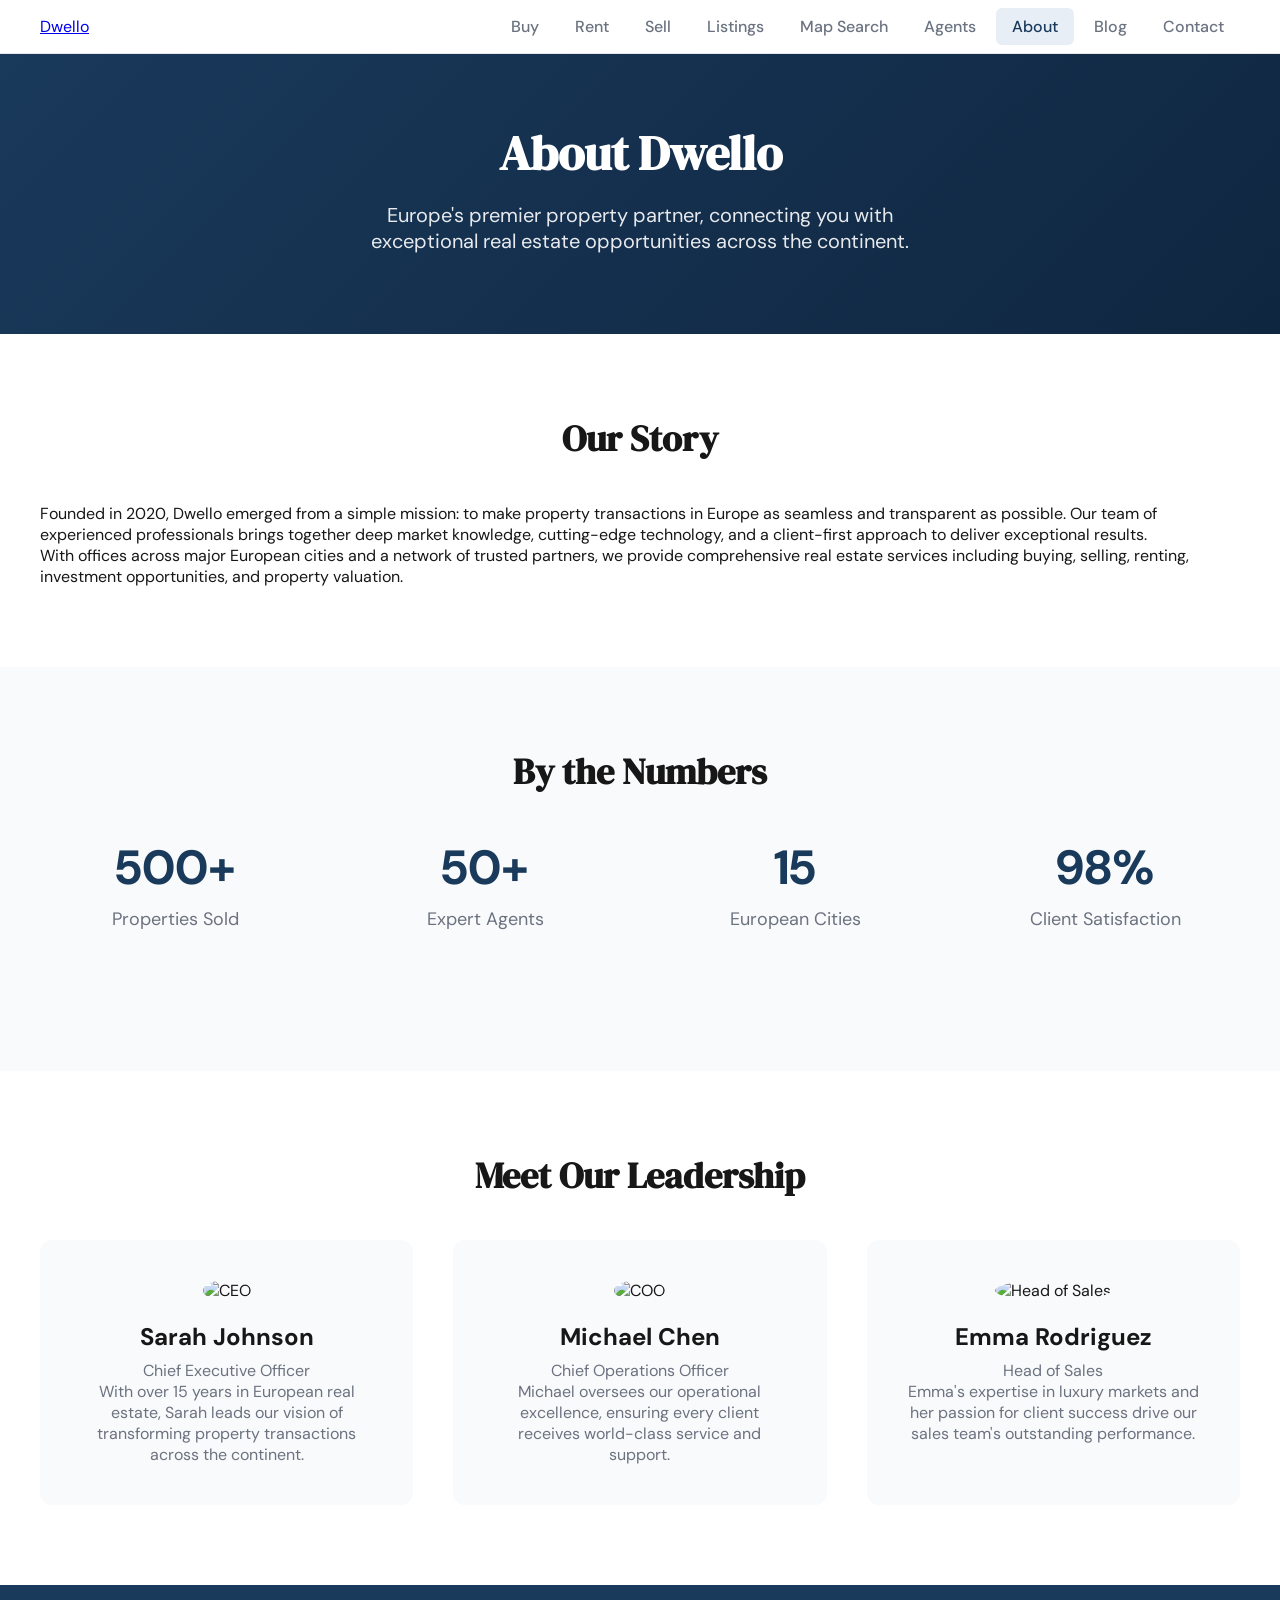
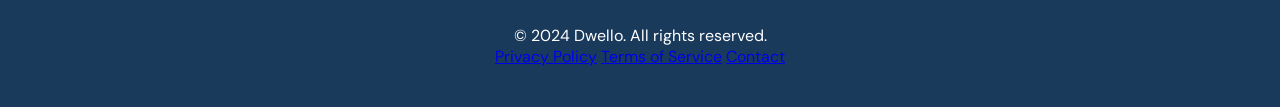
==== about.html @ b5bc9694 "add all project files" ====
<!DOCTYPE html>
<html lang="en">

<head>
    <meta charset="UTF-8">
    <meta name="viewport" content="width=device-width, initial-scale=1.0">
    <title>About Dwello — Europe's Premier Property Partner</title>
    <script src="https://cdn.tailwindcss.com"></script>
    <link rel="preconnect" href="https://fonts.googleapis.com">
    <link href="https://fonts.googleapis.com/css2?family=DM+Serif+Display:ital@0;1&family=DM+Sans:wght@300;400;500;600;700&display=swap" rel="stylesheet">
    <style>
        * {
            margin: 0;
            padding: 0;
            box-sizing: border-box;
        }
        
        body {
            font-family: 'DM Sans', sans-serif;
            color: #171717;
            background: #fff;
        }
        
        .nav-row {
            position: fixed;
            top: 0;
            left: 0;
            right: 0;
            z-index: 1000;
            background: #fff;
            border-bottom: 1px solid #e5e7eb;
            padding: 16px 40px;
            display: flex;
            align-items: center;
            justify-content: space-between;
        }
        
        .nav-link {
            color: #6b7280;
            text-decoration: none;
            font-weight: 500;
            padding: 8px 16px;
            border-radius: 6px;
            transition: all 0.2s;
        }
        
        .nav-link:hover {
            color: #1a3a5c;
            background: #f3f4f6;
        }
        
        .nav-link.active {
            color: #1a3a5c;
            background: #e8eef5;
        }
        
        .hero {
            padding: 120px 40px 80px;
            text-align: center;
            background: linear-gradient(135deg, #1a3a5c 0%, #0f2640 100%);
            color: white;
        }
        
        .hero h1 {
            font-family: 'DM Serif Display', serif;
            font-size: 48px;
            margin-bottom: 16px;
        }
        
        .hero p {
            font-size: 20px;
            opacity: 0.9;
            max-width: 600px;
            margin: 0 auto;
        }
        
        .section {
            padding: 80px 40px;
        }
        
        .section h2 {
            font-family: 'DM Serif Display', serif;
            font-size: 36px;
            margin-bottom: 40px;
            text-align: center;
        }
        
        .stats {
            display: grid;
            grid-template-columns: repeat(auto-fit, minmax(200px, 1fr));
            gap: 40px;
            margin-bottom: 60px;
        }
        
        .stat {
            text-align: center;
        }
        
        .stat-number {
            font-size: 48px;
            font-weight: 700;
            color: #1a3a5c;
        }
        
        .stat-label {
            font-size: 18px;
            color: #6b7280;
            margin-top: 8px;
        }
        
        .team {
            display: grid;
            grid-template-columns: repeat(auto-fit, minmax(300px, 1fr));
            gap: 40px;
        }
        
        .team-member {
            background: #f9fafb;
            padding: 40px;
            border-radius: 12px;
            text-align: center;
        }
        
        .team-member img {
            width: 120px;
            height: 120px;
            border-radius: 50%;
            margin-bottom: 20px;
        }
        
        .team-member h3 {
            font-size: 24px;
            margin-bottom: 8px;
        }
        
        .team-member p {
            color: #6b7280;
        }
        
        .site-footer {
            background: #1a3a5c;
            color: white;
            padding: 40px;
            text-align: center;
        }
    </style>
</head>

<body>
    <!-- Navigation -->
    <div class="nav-row">
        <a href="index.html" class="text-2xl font-serif text-navy">Dwell<span class="text-gold">o</span></a>
        <nav class="flex items-center">
            <a href="buy.html" class="nav-link">Buy</a>
            <a href="rent.html" class="nav-link">Rent</a>
            <a href="sell.html" class="nav-link">Sell</a>
            <a href="listings.php" class="nav-link">Listings</a>
            <a href="map-search.html" class="nav-link">Map Search</a>
            <a href="agents.php" class="nav-link">Agents</a>
            <a href="about.html" class="nav-link active">About</a>
            <a href="blog.html" class="nav-link">Blog</a>
            <a href="contact.html" class="nav-link">Contact</a>
        </nav>
    </div>

    <!-- Hero -->
    <section class="hero">
        <h1>About Dwello</h1>
        <p>Europe's premier property partner, connecting you with exceptional real estate opportunities across the continent.</p>
    </section>

    <!-- Our Story -->
    <section class="section">
        <div class="max-w-4xl mx-auto">
            <h2>Our Story</h2>
            <p class="text-lg leading-relaxed mb-8">Founded in 2020, Dwello emerged from a simple mission: to make property transactions in Europe as seamless and transparent as possible. Our team of experienced professionals brings together deep market knowledge, cutting-edge technology, and
                a client-first approach to deliver exceptional results.</p>
            <p class="text-lg leading-relaxed">With offices across major European cities and a network of trusted partners, we provide comprehensive real estate services including buying, selling, renting, investment opportunities, and property valuation.</p>
        </div>
    </section>

    <!-- Stats -->
    <section class="section" style="background: #f9fafb;">
        <div class="max-w-6xl mx-auto">
            <h2>By the Numbers</h2>
            <div class="stats">
                <div class="stat">
                    <div class="stat-number">500+</div>
                    <div class="stat-label">Properties Sold</div>
                </div>
                <div class="stat">
                    <div class="stat-number">50+</div>
                    <div class="stat-label">Expert Agents</div>
                </div>
                <div class="stat">
                    <div class="stat-number">15</div>
                    <div class="stat-label">European Cities</div>
                </div>
                <div class="stat">
                    <div class="stat-number">98%</div>
                    <div class="stat-label">Client Satisfaction</div>
                </div>
            </div>
        </div>
    </section>

    <!-- Team -->
    <section class="section">
        <div class="max-w-6xl mx-auto">
            <h2>Meet Our Leadership</h2>
            <div class="team">
                <div class="team-member">
                    <img src="https://images.unsplash.com/photo-1507003211169-0a1dd7228f2d?w=120&h=120&fit=crop&crop=face" alt="CEO">
                    <h3>Sarah Johnson</h3>
                    <p>Chief Executive Officer</p>
                    <p class="mt-4">With over 15 years in European real estate, Sarah leads our vision of transforming property transactions across the continent.</p>
                </div>
                <div class="team-member">
                    <img src="https://images.unsplash.com/photo-1472099645785-5658abf4ff4e?w=120&h=120&fit=crop&crop=face" alt="COO">
                    <h3>Michael Chen</h3>
                    <p>Chief Operations Officer</p>
                    <p class="mt-4">Michael oversees our operational excellence, ensuring every client receives world-class service and support.</p>
                </div>
                <div class="team-member">
                    <img src="https://images.unsplash.com/photo-1494790108755-2616b612b786?w=120&h=120&fit=crop&crop=face" alt="Head of Sales">
                    <h3>Emma Rodriguez</h3>
                    <p>Head of Sales</p>
                    <p class="mt-4">Emma's expertise in luxury markets and her passion for client success drive our sales team's outstanding performance.</p>
                </div>
            </div>
        </div>
    </section>

    <!-- Footer -->
    <footer class="site-footer">
        <div class="max-w-6xl mx-auto">
            <p>&copy; 2024 Dwello. All rights reserved.</p>
            <div class="mt-4">
                <a href="#" class="text-white/70 hover:text-white mx-4">Privacy Policy</a>
                <a href="#" class="text-white/70 hover:text-white mx-4">Terms of Service</a>
                <a href="contact.html" class="text-white/70 hover:text-white mx-4">Contact</a>
            </div>
        </div>
    </footer>
</body>

</html>
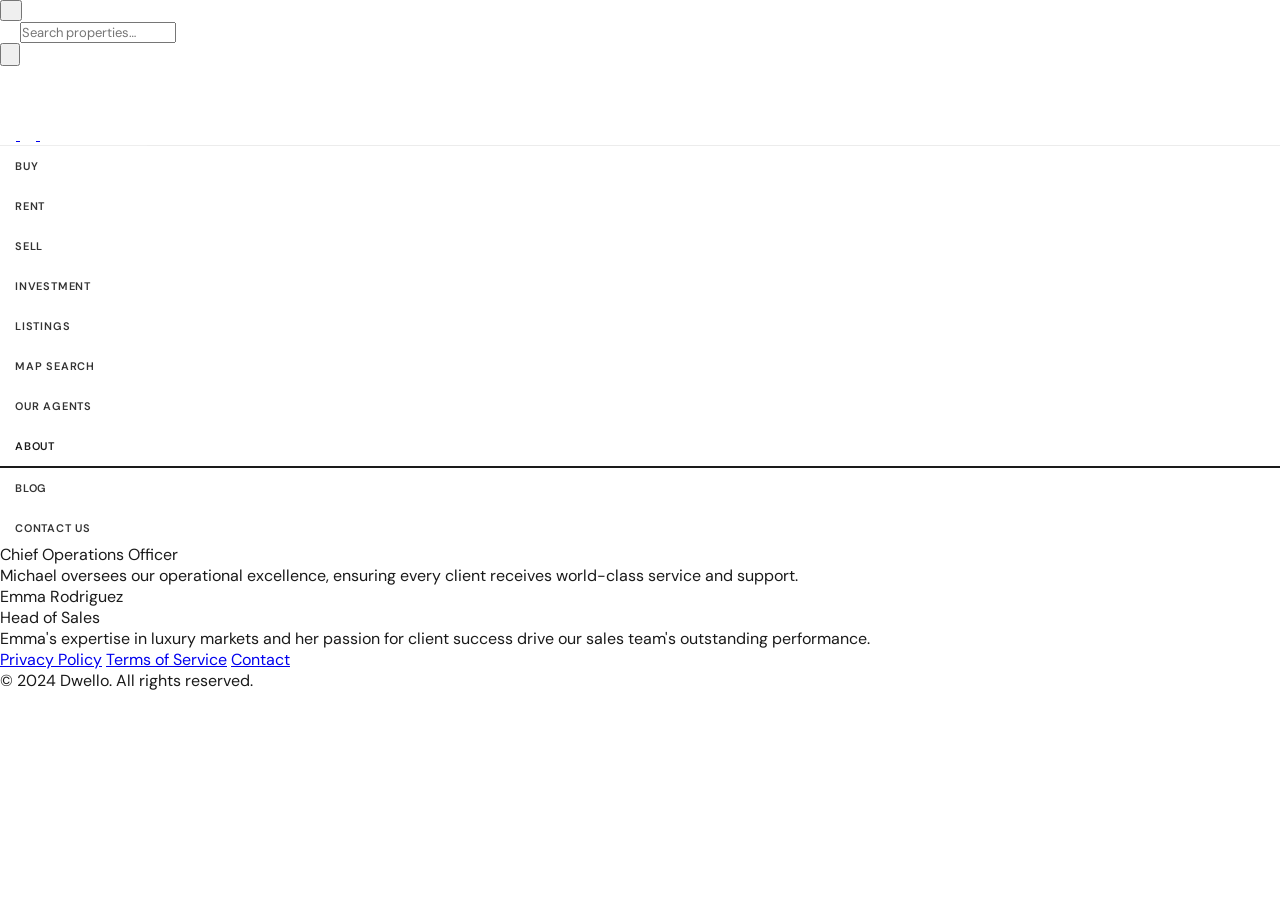
==== commit 28047456: "redo about page using investment page UI as inspiration" ====
--- a/about.html
+++ b/about.html
@@ -9,239 +9,592 @@
     <link rel="preconnect" href="https://fonts.googleapis.com">
     <link href="https://fonts.googleapis.com/css2?family=DM+Serif+Display:ital@0;1&family=DM+Sans:wght@300;400;500;600;700&display=swap" rel="stylesheet">
     <style>
-        * {
+        *,
+        *::before,
+        *::after {
             margin: 0;
             padding: 0;
             box-sizing: border-box;
         }
         
+         :root {
+            --dark: #1a1a1a;
+            --mid: #555;
+            --soft: #888;
+            --pale: #bbb;
+            --line: #efefef;
+            --bg: #f8f7f4;
+            --white: #fff;
+            --gold: #c9a96e;
+            --gold-light: #e8d5b0;
+        }
+        
         body {
             font-family: 'DM Sans', sans-serif;
-            color: #171717;
+            color: var(--dark);
             background: #fff;
         }
-        
-        .nav-row {
+        /* ── HEADER ── */
+        
+        .site-header {
             position: fixed;
             top: 0;
             left: 0;
-            right: 0;
-            z-index: 1000;
+            width: 100%;
+            z-index: 9999;
+            transition: all .3s;
+        }
+        
+        .top-part {
             background: #fff;
-            border-bottom: 1px solid #e5e7eb;
-            padding: 16px 40px;
+            box-shadow: 0 1px 0 #ececec;
+        }
+        
+        .nav-row {
+            background: #fff;
+            border-top: 1px solid #ececec;
+        }
+        
+        .nav-link {
+            color: #333;
+            font-size: 11px;
+            font-weight: 600;
+            letter-spacing: .8px;
+            text-transform: uppercase;
+            display: block;
+            padding: 13px 15px;
+            transition: color .3s;
+            white-space: nowrap;
+            text-decoration: none;
+        }
+        
+        .nav-link:hover {
+            color: #1a1a1a;
+        }
+        
+        .nav-link.active {
+            color: #1a1a1a;
+            border-bottom: 2px solid #1a1a1a;
+        }
+        
+        .dropdown-menu {
+            position: absolute;
+            top: 100%;
+            left: 0;
+            width: 100%;
+            background: #fff;
+            border-top: 1px solid #ececec;
+            opacity: 0;
+            visibility: hidden;
+            transition: opacity .2s, visibility .2s;
+            z-index: 200;
+        }
+        
+        .dropdown-menu.show {
+            opacity: 1;
+            visibility: visible;
+        }
+        
+        @media(max-width:1023px) {
+            .desktop-nav-wrap {
+                display: none!important;
+            }
+            .mobile-menu-btn {
+                display: flex!important;
+            }
+            .desktop-search {
+                display: none!important;
+            }
+            .desktop-only-icons {
+                display: none!important;
+        }
+        
+        @media(min-width:1024px) {
+            .mobile-menu-btn {
+                display: none!important;
+            }
+        }
+        /* ── HERO ── */
+        
+        .invest-hero {
+            min-height: 100vh;
+            background: var(--dark);
+            position: relative;
+            overflow: hidden;
+            display: flex;
+            flex-direction: column;
+        }
+        
+        .hero-grid-bg {
+            position: absolute;
+            inset: 0;
+            background-image: linear-gradient(rgba(201, 169, 110, .06) 1px, transparent 1px), linear-gradient(90deg, rgba(201, 169, 110, .06) 1px, transparent 1px);
+            background-size: 60px 60px;
+        }
+        
+        .hero-gradient {
+            position: absolute;
+            inset: 0;
+            background: radial-gradient(ellipse 80% 60% at 70% 50%, rgba(201, 169, 110, .12) 0%, transparent 70%);
+        }
+        
+        .hero-content {
+            position: relative;
+            z-index: 2;
+            max-width: 1200px;
+            margin: 0 auto;
+            padding: 0 40px;
+            padding-top: 160px;
+            padding-bottom: 80px;
+            flex: 1;
+            display: flex;
+            flex-direction: column;
+            justify-content: center;
+        }
+        
+        .hero-eyebrow {
+            font-size: 10px;
+            font-weight: 700;
+            letter-spacing: 3px;
+            text-transform: uppercase;
+            color: var(--gold);
+            margin-bottom: 20px;
             display: flex;
             align-items: center;
-            justify-content: space-between;
-        }
-        
-        .nav-link {
-            color: #6b7280;
+            gap: 10px;
+        }
+        
+        .hero-eyebrow::before {
+            content: '';
+            width: 32px;
+            height: 1px;
+            background: var(--gold);
+        }
+        
+        .hero-title {
+            font-family: 'DM Serif Display', serif;
+            font-size: clamp(44px, 6vw, 88px);
+            font-weight: 400;
+            color: #fff;
+            line-height: 1.02;
+            letter-spacing: -1.5px;
+            margin-bottom: 28px;
+        }
+        
+        .hero-title em {
+            font-style: italic;
+            color: var(--gold);
+        }
+        
+        .hero-sub {
+            font-size: 16px;
+            color: rgba(255, 255, 255, .45);
+            font-weight: 300;
+            line-height: 1.75;
+            max-width: 520px;
+            margin-bottom: 48px;
+        }
+        
+        .hero-btns {
+            display: flex;
+            gap: 16px;
+            flex-wrap: wrap;
+        }
+        
+        .hero-btn {
+            padding: 16px 32px;
+            border-radius: 2px;
+            font-size: 11px;
+            font-weight: 600;
+            letter-spacing: 1px;
+            text-transform: uppercase;
             text-decoration: none;
-            font-weight: 500;
-            padding: 8px 16px;
-            border-radius: 6px;
-            transition: all 0.2s;
-        }
-        
-        .nav-link:hover {
-            color: #1a3a5c;
-            background: #f3f4f6;
-        }
-        
-        .nav-link.active {
-            color: #1a3a5c;
-            background: #e8eef5;
-        }
-        
-        .hero {
-            padding: 120px 40px 80px;
+            transition: all .3s;
+        }
+        
+        .hero-btn-primary {
+            background: var(--gold);
+            color: var(--dark);
+        }
+        
+        .hero-btn-primary:hover {
+            background: var(--gold-light);
+        }
+        
+        .hero-btn-secondary {
+            background: transparent;
+            color: #fff;
+            border: 1px solid rgba(255, 255, 255, .3);
+        }
+        
+        .hero-btn-secondary:hover {
+            background: rgba(255, 255, 255, .1);
+        }
+        
+        @media(max-width:767px) {
+            .hero-content {
+                padding-top: 120px;
+                padding-bottom: 60px;
+            }
+            .hero-btns {
+                flex-direction: column;
+                align-items: flex-start;
+            }
+        }
+        /* ── SECTIONS ── */
+        
+        .section {
+            padding: 120px 40px;
+        }
+        
+        .section-title {
+            font-family: 'DM Serif Display', serif;
+            font-size: clamp(36px, 4vw, 56px);
+            font-weight: 400;
+            color: var(--dark);
+            line-height: 1.1;
+            letter-spacing: -1px;
+            margin-bottom: 32px;
             text-align: center;
-            background: linear-gradient(135deg, #1a3a5c 0%, #0f2640 100%);
-            color: white;
-        }
-        
-        .hero h1 {
+        }
+        
+        .section-sub {
+            font-size: 18px;
+            color: var(--mid);
+            line-height: 1.6;
+            max-width: 640px;
+            margin: 0 auto 64px;
+            text-align: center;
+        }
+        
+        .stats-grid {
+            display: grid;
+            grid-template-columns: repeat(auto-fit, minmax(200px, 1fr));
+            gap: 48px;
+            margin-bottom: 80px;
+        }
+        
+        .stat-item {
+            text-align: center;
+        }
+        
+        .stat-num {
             font-family: 'DM Serif Display', serif;
             font-size: 48px;
-            margin-bottom: 16px;
-        }
-        
-        .hero p {
-            font-size: 20px;
-            opacity: 0.9;
-            max-width: 600px;
-            margin: 0 auto;
-        }
-        
-        .section {
-            padding: 80px 40px;
-        }
-        
-        .section h2 {
-            font-family: 'DM Serif Display', serif;
-            font-size: 36px;
-            margin-bottom: 40px;
-            text-align: center;
-        }
-        
-        .stats {
-            display: grid;
-            grid-template-columns: repeat(auto-fit, minmax(200px, 1fr));
-            gap: 40px;
-            margin-bottom: 60px;
-        }
-        
-        .stat {
-            text-align: center;
-        }
-        
-        .stat-number {
-            font-size: 48px;
-            font-weight: 700;
-            color: #1a3a5c;
+            font-weight: 400;
+            color: var(--dark);
+            margin-bottom: 8px;
         }
         
         .stat-label {
-            font-size: 18px;
-            color: #6b7280;
-            margin-top: 8px;
-        }
-        
-        .team {
+            font-size: 14px;
+            font-weight: 600;
+            letter-spacing: 1px;
+            text-transform: uppercase;
+            color: var(--soft);
+        }
+        
+        .team-grid {
             display: grid;
             grid-template-columns: repeat(auto-fit, minmax(300px, 1fr));
-            gap: 40px;
-        }
-        
-        .team-member {
-            background: #f9fafb;
-            padding: 40px;
-            border-radius: 12px;
+            gap: 48px;
+        }
+        
+        .team-card {
+            background: var(--bg);
+            padding: 48px 32px;
             text-align: center;
-        }
-        
-        .team-member img {
-            width: 120px;
-            height: 120px;
-            border-radius: 50%;
-            margin-bottom: 20px;
-        }
-        
-        .team-member h3 {
+            border-radius: 4px;
+        }
+        
+        .team-name {
+            font-family: 'DM Serif Display', serif;
             font-size: 24px;
+            font-weight: 400;
+            color: var(--dark);
             margin-bottom: 8px;
         }
         
-        .team-member p {
-            color: #6b7280;
+        .team-role {
+            font-size: 14px;
+            font-weight: 600;
+            letter-spacing: 1px;
+            text-transform: uppercase;
+            color: var(--soft);
+            margin-bottom: 24px;
+        }
+        
+        .team-bio {
+            font-size: 16px;
+            color: var(--mid);
+            line-height: 1.6;
         }
         
         .site-footer {
-            background: #1a3a5c;
-            color: white;
-            padding: 40px;
+            background: var(--dark);
+            color: #fff;
+            padding: 80px 40px 40px;
             text-align: center;
+        }
+        
+        .footer-links {
+            display: flex;
+            justify-content: center;
+            gap: 32px;
+            margin-bottom: 32px;
+        }
+        
+        .footer-link {
+            color: rgba(255, 255, 255, .6);
+            text-decoration: none;
+            font-size: 14px;
+            transition: color .3s;
+        }
+        
+        .footer-link:hover {
+            color: #fff;
+        }
+        
+        .footer-copy {
+            font-size: 12px;
+            color: rgba(255, 255, 255, .4);
         }
     </style>
 </head>
 
 <body>
-    <!-- Navigation -->
-    <div class="nav-row">
-        <a href="index.html" class="text-2xl font-serif text-navy">Dwell<span class="text-gold">o</span></a>
-        <nav class="flex items-center">
-            <a href="buy.html" class="nav-link">Buy</a>
-            <a href="rent.html" class="nav-link">Rent</a>
-            <a href="sell.html" class="nav-link">Sell</a>
-            <a href="listings.php" class="nav-link">Listings</a>
-            <a href="map-search.html" class="nav-link">Map Search</a>
-            <a href="agents.php" class="nav-link">Agents</a>
-            <a href="about.html" class="nav-link active">About</a>
-            <a href="blog.html" class="nav-link">Blog</a>
-            <a href="contact.html" class="nav-link">Contact</a>
-        </nav>
-    </div>
-
-    <!-- Hero -->
-    <section class="hero">
-        <h1>About Dwello</h1>
-        <p>Europe's premier property partner, connecting you with exceptional real estate opportunities across the continent.</p>
+
+<header class="site-header" id="siteHeader">
+        <div class="top-part w-full">
+            <div class="max-w-screen-xl mx-auto px-5 py-3 flex items-center justify-between relative">
+                <div class="flex items-center gap-3 flex-1">
+                    <button class="mobile-menu-btn items-center justify-center" onclick="toggleMobileMenu()" aria-label="Menu">
+                    <svg class="hdr-icon" width="18" height="14" viewBox="0 0 18 14" fill="none"><path d="M10.5 13H1M17 7H1M17 1H1" stroke-width="1.2" stroke-linecap="round"/></svg>
+                </button>
+                    <div class="desktop-search flex items-center gap-2 flex-1 max-w-xs">
+                        <svg class="hdr-icon flex-shrink-0" width="16" height="16" viewBox="0 0 16 16" fill="none"><path d="M15 15L11.38 11.38M1 7.03C1 3.7 3.7 1 7.03 1C10.37 1 13.07 3.7 13.07 7.03C13.07 10.37 10.37 13.07 7.03 13.07C3.7 13.07 1 10.37 1 7.03Z" stroke-width="1.2" stroke-linecap="round"/></svg>
+                        <input type="text" placeholder="Search properties…" class="search-input text-xs w-full" style="font-size:13px;font-family:'DM Sans',sans-serif;" />
+                    </div>
+                    <button class="mobile-search-icon flex items-center justify-center" aria-label="Search">
+                    <svg class="hdr-icon" width="16" height="16" viewBox="0 0 16 16" fill="none"><path d="M15 15L11.38 11.38M1 7.03C1 3.7 3.7 1 7.03 1C10.37 1 13.07 3.7 13.07 7.03C13.07 10.37 10.37 13.07 7.03 13.07C3.7 13.07 1 10.37 1 7.03Z" stroke-width="1.2" stroke-linecap="round"/></svg>
+                </button>
+                </div>
+                <div class="absolute left-1/2 -translate-x-1/2" style="top:50%;transform:translate(-50%,-50%);">
+                    <a href="index.html" class="block relative">
+                        <div class="logo-white" style="font-family:'DM Serif Display',serif;font-size:28px;font-weight:400;color:#fff;letter-spacing:-.5px;white-space:nowrap;line-height:1;">Dwello</div>
+                        <div class="logo-black" style="font-family:'DM Serif Display',serif;font-size:28px;font-weight:400;color:#171717;letter-spacing:-.5px;white-space:nowrap;line-height:1;">Dwello</div>
+                    </a>
+                </div>
+                <div class="flex items-center gap-4 flex-1 justify-end">
+                    <a href="/wishlist" class="desktop-only-icons flex items-center justify-center" aria-label="Saved">
+                        <svg class="hdr-icon" width="16" height="14" viewBox="0 0 16 14" fill="none"><path d="M2.01 2.02C0.66 3.39 0.66 5.58 2.01 6.95L8 13C9.99 10.99 11.99 8.97 13.99 6.96C15.34 5.59 15.34 3.39 13.99 2.03C12.63 0.67 10.46 0.67 9.11 2.03L8 3.14L6.89 2.02C5.54 0.66 3.37 0.66 2.01 2.02Z" stroke-width="1.2" stroke-linejoin="round"/></svg>
+                    </a>
+                    <a href="/account" class="desktop-only-icons flex items-center justify-center" aria-label="Account">
+                        <svg class="hdr-icon" width="16" height="18" viewBox="0 0 16 18" fill="none"><path d="M8 8.23C9.85 8.23 11.35 6.73 11.35 4.88C11.35 3.03 9.85 1.54 8 1.54C6.15 1.54 4.66 3.03 4.66 4.88C4.66 6.73 6.15 8.23 8 8.23Z" stroke-width="1.3" stroke-linecap="round"/><path d="M2.7 16.46H13.3C14.48 16.46 15.38 15.45 14.84 14.41C14.03 12.88 12.19 11.06 8 11.06C3.81 11.06 1.97 12.88 1.16 14.41C0.62 15.45 1.52 16.46 2.7 16.46Z" stroke-width="1.3" stroke-linecap="round"/></svg>
+                    </a>
+                    <a href="/contact" class="desktop-only-icons" style="font-size:10px;font-weight:700;letter-spacing:.8px;text-transform:uppercase;color:#fff;text-decoration:none;transition:color .3s;background:rgba(255,255,255,.15);padding:8px 16px;border-radius:2px;backdrop-filter:blur(6px);"
+                        id="ctaNavLink">Book a Call</a>
+                </div>
+            </div>
+        </div>
+        <div class="nav-row w-full desktop-nav-wrap" id="navRow">
+            <div class="max-w-screen-xl mx-auto px-5 flex justify-center">
+                <nav class="flex items-center">
+                    <div onmouseenter="showDrop('buy')" onmouseleave="scheduleDrop()"><a href="buy.html" class="nav-link">Buy</a></div>
+                    <div onmouseenter="showDrop('rent')" onmouseleave="scheduleDrop()"><a href="rent.html" class="nav-link">Rent</a></div>
+                    <div onmouseenter="showDrop('sell')" onmouseleave="scheduleDrop()"><a href="sell.html" class="nav-link">Sell</a></div>
+
+
+                    <div onmouseenter="showDrop('invest')" onmouseleave="scheduleDrop()"><a href="Investment.html" class="nav-link">Investment</a></div>
+                    <div onmouseenter="closeDrop()" onmouseleave="scheduleDrop()"><a href="listings.php" class="nav-link">Listings</a></div>
+                    <div onmouseenter="closeDrop()" onmouseleave="scheduleDrop()"><a href="map-search.html" class="nav-link">Map Search</a></div>
+                    <div onmouseenter="closeDrop()" onmouseleave="scheduleDrop()"><a href="agents.php" class="nav-link">Our Agents</a></div>
+                    <div onmouseenter="closeDrop()" onmouseleave="scheduleDrop()"><a href="about.html" class="nav-link active">About</a></div>
+                    <div onmouseenter="closeDrop()" onmouseleave="scheduleDrop()"><a href="blog.html" class="nav-link">Blog</a></div>
+                    <div onmouseenter="closeDrop()" onmouseleave="scheduleDrop()"><a href="contact.html" class="nav-link">Contact Us</a></div>
+                </nav>
+            </div>
+        </div>
+        <!-- DROPDOWNS -->
+        <div class="dropdown-menu" id="drop-buy" onmouseenter="cancelDrop()" onmouseleave="closeDrop()">
+            <div class="max-w-screen-xl mx-auto px-5 py-8 flex gap-10">
+                <div class="w-1/2 grid grid-cols-3 gap-8">
+                    <div>
+                        <p style="font-size:10px;font-weight:700;letter-spacing:1px;text-transform:uppercase;color:#171717;margin-bottom:16px;">Property Type</p>
+                        <ul class="space-y-2">
+                            <li><a href="#" style="font-size:13px;color:#555;">HDB Flats</a></li>
+                            <li><a href="#" style="font-size:13px;color:#555;">Condominiums</a></li>
+                            <li><a href="#" style="font-size:13px;color:#555;">Landed Homes</a></li>
+                            <li><a href="#" style="font-size:13px;color:#555;">Executive Condos</a></li>
+                            <li><a href="#" style="font-size:13px;color:#555;">Penthouses</a></li>
+                        </ul>
+                    </div>
+                    <div>
+                        <p style="font-size:10px;font-weight:700;letter-spacing:1px;text-transform:uppercase;color:#171717;margin-bottom:16px;">By District</p>
+                        <ul class="space-y-2">
+                            <li><a href="#" style="font-size:13px;color:#555;">Core Central (D1–D11)</a></li>
+                            <li><a href="#" style="font-size:13px;color:#555;">Rest of Central</a></li>
+                            <li><a href="#" style="font-size:13px;color:#555;">East Region</a></li>
+                            <li><a href="#" style="font-size:13px;color:#555;">North Region</a></li>
+                            <li><a href="#" style="font-size:13px;color:#555;">West Region</a></li>
+                        </ul>
+                    </div>
+                    <div>
+                        <p style="font-size:10px;font-weight:700;letter-spacing:1px;text-transform:uppercase;color:#171717;margin-bottom:16px;">Budget Range</p>
+                        <ul class="space-y-2">
+                            <li><a href="#" style="font-size:13px;color:#555;">Under $1M</a></li>
+                            <li><a href="#" style="font-size:13px;color:#555;">$1M – $2M</a></li>
+                            <li><a href="#" style="font-size:13px;color:#555;">$2M – $5M</a></li>
+                            <li><a href="#" style="font-size:13px;color:#555;">Above $5M</a></li>
+                        </ul>
+                    </div>
+                </div>
+                <div class="w-1/2">
+                    <a href="#" class="block relative overflow-hidden" style="height:300px;"><img src="https://images.unsplash.com/photo-1600596542815-ffad4c1539a9?w=800&auto=format&fit=crop" style="width:100%;height:100%;object-fit:cover;" alt="Luxury" />
+                        <div style="position:absolute;inset:0;background:rgba(0,0,0,.32);"></div>
+                        <div style="position:absolute;inset:0;display:flex;flex-direction:column;align-items:center;justify-content:center;text-align:center;padding:24px;color:#fff;">
+                            <h3 style="font-size:10px;font-weight:700;letter-spacing:1px;text-transform:uppercase;margin-bottom:10px;">LUXURY COLLECTION</h3>
+                            <p style="font-size:12px;margin-bottom:16px;opacity:.9;">Exclusive high-end residences, curated for discerning buyers.</p><span style="font-size:10px;font-weight:700;letter-spacing:1px;text-transform:uppercase;border-bottom:1px solid #fff;padding-bottom:1px;">VIEW LUXURY LISTINGS</span></div>
+                    </a>
+                </div>
+            </div>
+        </div>
+        <div class="dropdown-menu" id="drop-rent" onmouseenter="cancelDrop()" onmouseleave="closeDrop()">
+            <div class="max-w-screen-xl mx-auto px-5 py-6 flex gap-8"><a href="#" style="font-size:11px;font-weight:700;letter-spacing:1px;text-transform:uppercase;color:#171717;">Residential Rentals</a><a href="#" style="font-size:11px;font-weight:700;letter-spacing:1px;text-transform:uppercase;color:#171717;">Short-Term Leases</a>
+                <a href="#" style="font-size:11px;font-weight:700;letter-spacing:1px;text-transform:uppercase;color:#171717;">Expat Housing</a>
+            </div>
+        </div>
+        <div class="dropdown-menu" id="drop-sell" onmouseenter="cancelDrop()" onmouseleave="closeDrop()">
+            <div class="max-w-screen-xl mx-auto px-5 py-6 flex gap-8"><a href="#" style="font-size:11px;font-weight:700;letter-spacing:1px;text-transform:uppercase;color:#171717;">Free Valuation</a><a href="#" style="font-size:11px;font-weight:700;letter-spacing:1px;text-transform:uppercase;color:#171717;">List Your Property</a>
+                <a href="#" style="font-size:11px;font-weight:700;letter-spacing:1px;text-transform:uppercase;color:#171717;">Seller's Guide</a>
+            </div>
+        </div>
+        <div class="dropdown-menu" id="drop-invest" onmouseenter="cancelDrop()" onmouseleave="closeDrop()">
+            <div class="max-w-screen-xl mx-auto px-5 py-6 flex flex-wrap gap-6"><a href="#" style="font-size:11px;font-weight:700;letter-spacing:1px;text-transform:uppercase;color:#171717;">Investment Analysis</a><a href="#" style="font-size:11px;font-weight:700;letter-spacing:1px;text-transform:uppercase;color:#171717;">Overseas Properties</a>
+                <a href="#" style="font-size:11px;font-weight:700;letter-spacing:1px;text-transform:uppercase;color:#171717;">REITs Guide</a><a href="#" style="font-size:11px;font-weight:700;letter-spacing:1px;text-transform:uppercase;color:#171717;">Market Reports</a></div>
+        </div>
+    </header>
+    <div id="dropBackdrop" onclick="closeDrop()" style="position:fixed;inset:0;z-index:100;display:none;"></div>
+
+    <!-- HERO -->
+    <section class="invest-hero">
+        <div class="hero-grid-bg"></div>
+        <div class="hero-gradient"></div>
+        <div class="hero-content">
+            <div class="hero-eyebrow">About Dwello</div>
+            <h1 class="hero-title">Europe's Premier <em>Property Partner</em></h1>
+            <p class="hero-sub">Founded in 2020, Dwello emerged from a simple mission: to make property transactions in Europe as seamless and transparent as possible. Our team of experienced professionals brings together deep market knowledge, cutting-edge technology, and a client-first approach to deliver exceptional results.</p>
+            <div class="hero-btns">
+                <a href="contact.html" class="hero-btn hero-btn-primary">Book a Call</a>
+                <a href="#story" class="hero-btn hero-btn-secondary">Our Story</a>
+            </div>
+        </div>
     </section>
 
-    <!-- Our Story -->
+    <!-- OUR STORY -->
+    <section class="section" id="story">
+        <h2 class="section-title">Our Story</h2>
+        <p class="section-sub">Founded in 2020, Dwello emerged from a simple mission: to make property transactions in Europe as seamless and transparent as possible. Our team of experienced professionals brings together deep market knowledge, cutting-edge technology, and a client-first approach to deliver exceptional results.</p>
+        <p class="section-sub">With offices across major European cities and a network of trusted partners, we provide comprehensive real estate services including buying, selling, renting, investment opportunities, and property valuation.</p>
+    </section>
+
+    <!-- STATS -->
     <section class="section">
-        <div class="max-w-4xl mx-auto">
-            <h2>Our Story</h2>
-            <p class="text-lg leading-relaxed mb-8">Founded in 2020, Dwello emerged from a simple mission: to make property transactions in Europe as seamless and transparent as possible. Our team of experienced professionals brings together deep market knowledge, cutting-edge technology, and
-                a client-first approach to deliver exceptional results.</p>
-            <p class="text-lg leading-relaxed">With offices across major European cities and a network of trusted partners, we provide comprehensive real estate services including buying, selling, renting, investment opportunities, and property valuation.</p>
+        <h2 class="section-title">By the Numbers</h2>
+        <div class="stats-grid">
+            <div class="stat-item">
+                <div class="stat-num">500+</div>
+                <div class="stat-label">Properties Sold</div>
+            </div>
+            <div class="stat-item">
+                <div class="stat-num">50+</div>
+                <div class="stat-label">Expert Agents</div>
+            </div>
+            <div class="stat-item">
+                <div class="stat-num">15</div>
+                <div class="stat-label">European Cities</div>
+            </div>
+            <div class="stat-item">
+                <div class="stat-num">98%</div>
+                <div class="stat-label">Client Satisfaction</div>
+            </div>
         </div>
     </section>
 
-    <!-- Stats -->
-    <section class="section" style="background: #f9fafb;">
-        <div class="max-w-6xl mx-auto">
-            <h2>By the Numbers</h2>
-            <div class="stats">
-                <div class="stat">
-                    <div class="stat-number">500+</div>
-                    <div class="stat-label">Properties Sold</div>
-                </div>
-                <div class="stat">
-                    <div class="stat-number">50+</div>
-                    <div class="stat-label">Expert Agents</div>
-                </div>
-                <div class="stat">
-                    <div class="stat-number">15</div>
-                    <div class="stat-label">European Cities</div>
-                </div>
-                <div class="stat">
-                    <div class="stat-number">98%</div>
-                    <div class="stat-label">Client Satisfaction</div>
-                </div>
+    <!-- TEAM -->
+    <section class="section">
+        <h2 class="section-title">Meet Our Leadership</h2>
+        <div class="team-grid">
+            <div class="team-card">
+                <div class="team-name">Sarah Johnson</div>
+                <div class="team-role">Chief Executive Officer</div>
+                <div class="team-bio">With over 15 years in European real estate, Sarah leads our vision of transforming property transactions across the continent.</div>
+            </div>
+            <div class="team-card">
+                <div class="team-name">Michael Chen</div>
+                <div class="team-role">Chief Operations Officer</div>
+                <div class="team-bio">Michael oversees our operational excellence, ensuring every client receives world-class service and support.</div>
+            </div>
+            <div class="team-card">
+                <div class="team-name">Emma Rodriguez</div>
+                <div class="team-role">Head of Sales</div>
+                <div class="team-bio">Emma's expertise in luxury markets and her passion for client success drive our sales team's outstanding performance.</div>
             </div>
         </div>
     </section>
 
-    <!-- Team -->
-    <section class="section">
-        <div class="max-w-6xl mx-auto">
-            <h2>Meet Our Leadership</h2>
-            <div class="team">
-                <div class="team-member">
-                    <img src="https://images.unsplash.com/photo-1507003211169-0a1dd7228f2d?w=120&h=120&fit=crop&crop=face" alt="CEO">
-                    <h3>Sarah Johnson</h3>
-                    <p>Chief Executive Officer</p>
-                    <p class="mt-4">With over 15 years in European real estate, Sarah leads our vision of transforming property transactions across the continent.</p>
-                </div>
-                <div class="team-member">
-                    <img src="https://images.unsplash.com/photo-1472099645785-5658abf4ff4e?w=120&h=120&fit=crop&crop=face" alt="COO">
-                    <h3>Michael Chen</h3>
-                    <p>Chief Operations Officer</p>
-                    <p class="mt-4">Michael oversees our operational excellence, ensuring every client receives world-class service and support.</p>
-                </div>
-                <div class="team-member">
-                    <img src="https://images.unsplash.com/photo-1494790108755-2616b612b786?w=120&h=120&fit=crop&crop=face" alt="Head of Sales">
-                    <h3>Emma Rodriguez</h3>
-                    <p>Head of Sales</p>
-                    <p class="mt-4">Emma's expertise in luxury markets and her passion for client success drive our sales team's outstanding performance.</p>
-                </div>
-            </div>
-        </div>
-    </section>
-
-    <!-- Footer -->
+    <!-- FOOTER -->
     <footer class="site-footer">
-        <div class="max-w-6xl mx-auto">
-            <p>&copy; 2024 Dwello. All rights reserved.</p>
-            <div class="mt-4">
-                <a href="#" class="text-white/70 hover:text-white mx-4">Privacy Policy</a>
-                <a href="#" class="text-white/70 hover:text-white mx-4">Terms of Service</a>
-                <a href="contact.html" class="text-white/70 hover:text-white mx-4">Contact</a>
-            </div>
-        </div>
-    </footer>
+        <div class="footer-links">
+            <a href="#" class="footer-link">Privacy Policy</a>
+            <a href="#" class="footer-link">Terms of Service</a>
+            <a href="contact.html" class="footer-link">Contact</a>
+        </div>
+        <div class="footer-copy">&copy; 2024 Dwello. All rights reserved.</div>
+    <script>
+        // ── DROPDOWNS ──
+        var dropTimer;
+
+        function showDrop(n) {
+            clearTimeout(dropTimer);
+            document.getElementById('siteHeader').classList.add('hovered');
+            ['buy', 'rent', 'sell', 'invest'].forEach(function(x) {
+                var el = document.getElementById('drop-' + x);
+                if (el) el.classList.remove('show');
+            });
+            var el = document.getElementById('drop-' + n);
+            if (el) {
+                el.classList.add('show');
+                document.getElementById('dropBackdrop').style.display = 'block';
+            }
+        }
+
+        function closeDrop() {
+            dropTimer = setTimeout(function() {
+                ['buy', 'rent', 'sell', 'invest'].forEach(function(x) {
+                    var el = document.getElementById('drop-' + x);
+                    if (el) el.classList.remove('show');
+                });
+                if (!document.getElementById('siteHeader').classList.contains('scrolled')) document.getElementById('siteHeader').classList.remove('hovered');
+                document.getElementById('dropBackdrop').style.display = 'none';
+            }, 120);
+        }
+
+        function scheduleDrop() {
+            closeDrop();
+        }
+
+        function cancelDrop() {
+            clearTimeout(dropTimer);
+        }
+
+        // ── MOBILE MENU ──
+        function toggleMobileMenu() {
+            var m = document.getElementById('mobileMenu');
+            m.classList.toggle('open');
+            document.body.style.overflow = m.classList.contains('open') ? 'hidden' : '';
+        }
+    </script>
 </body>
 
 </html>
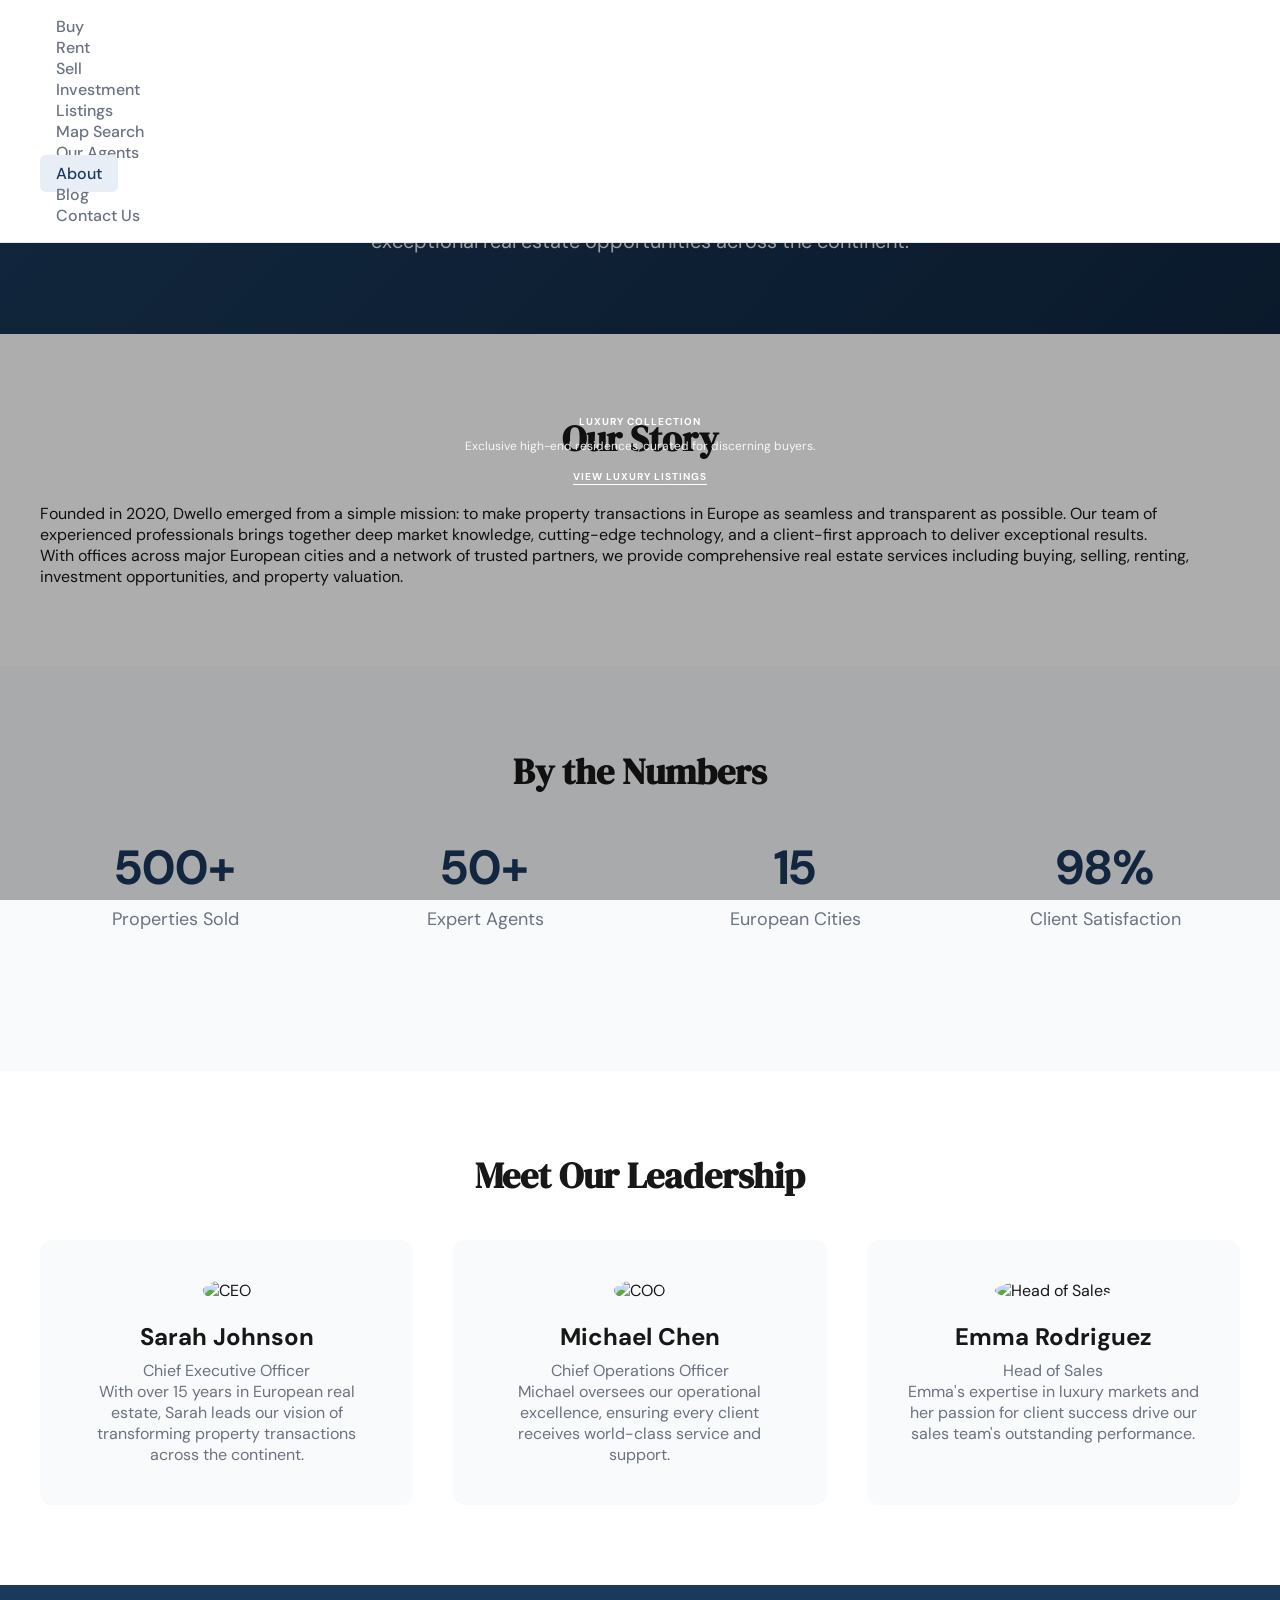
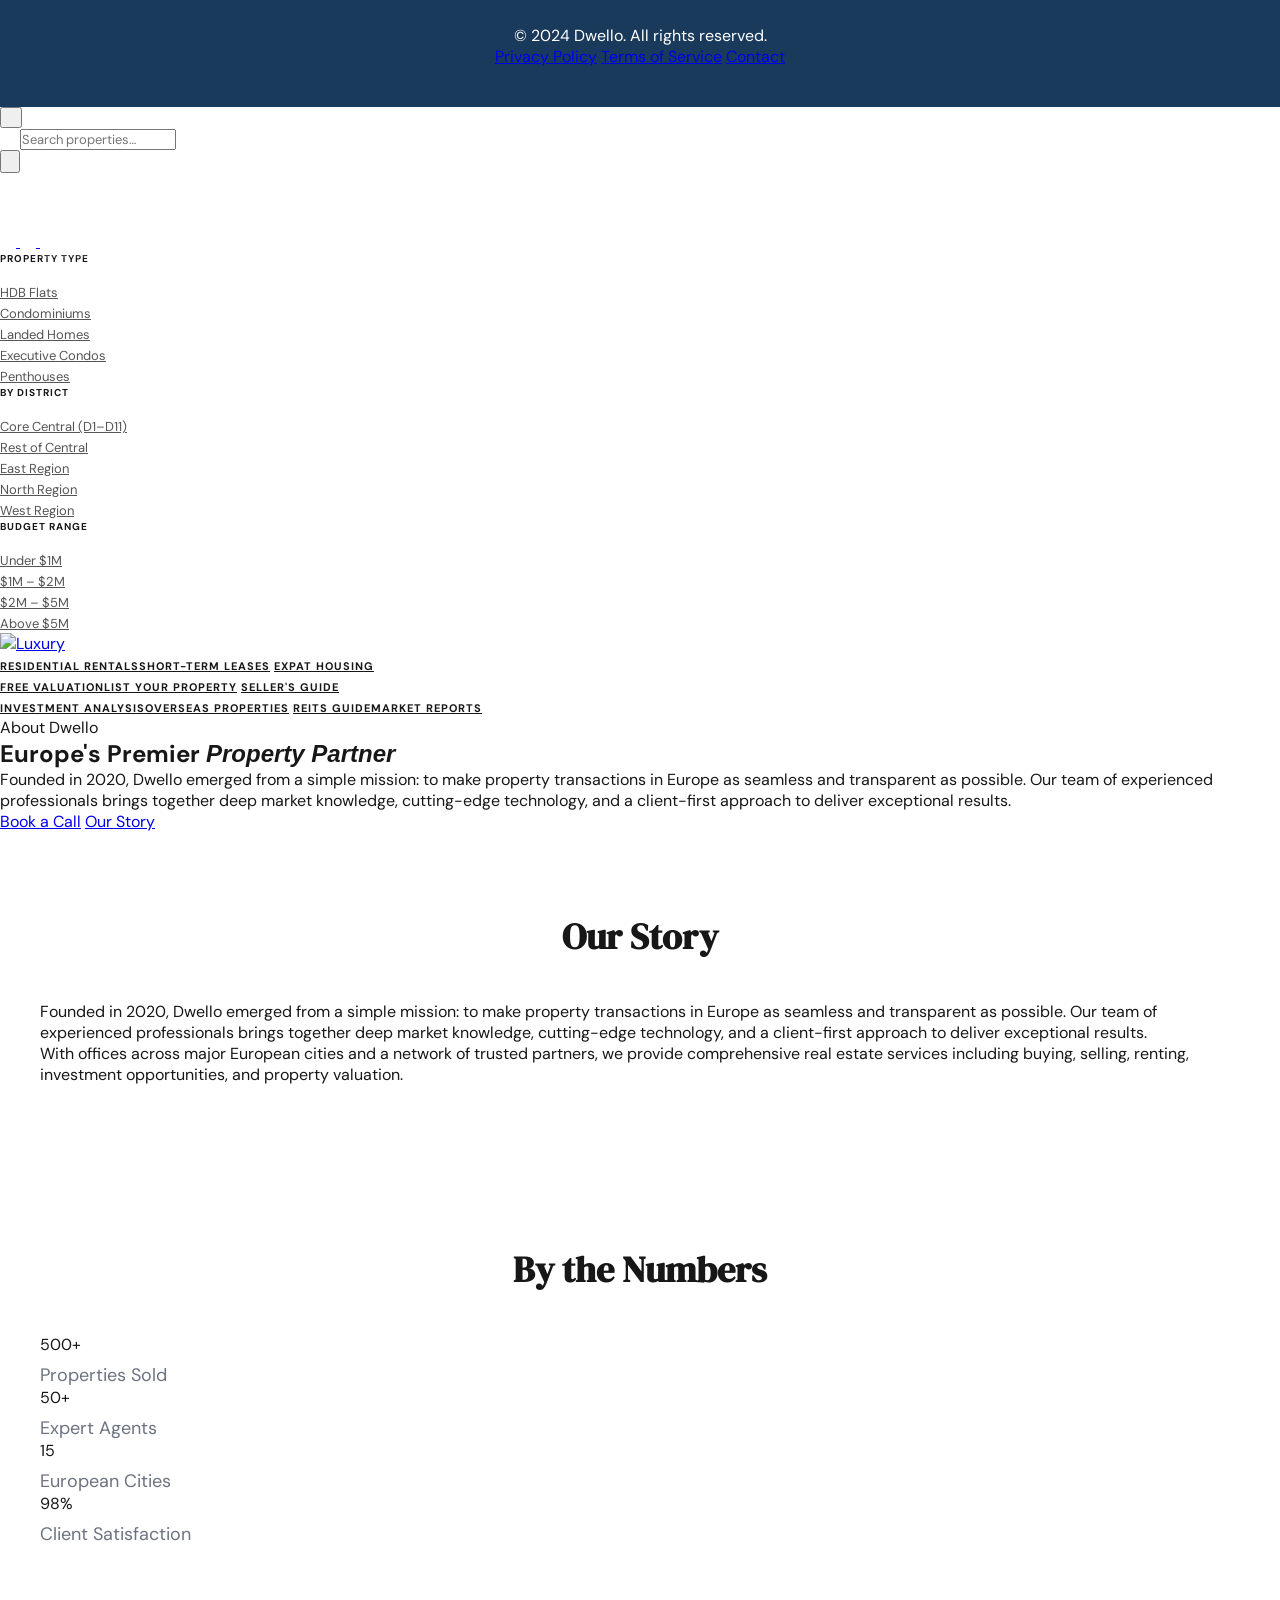
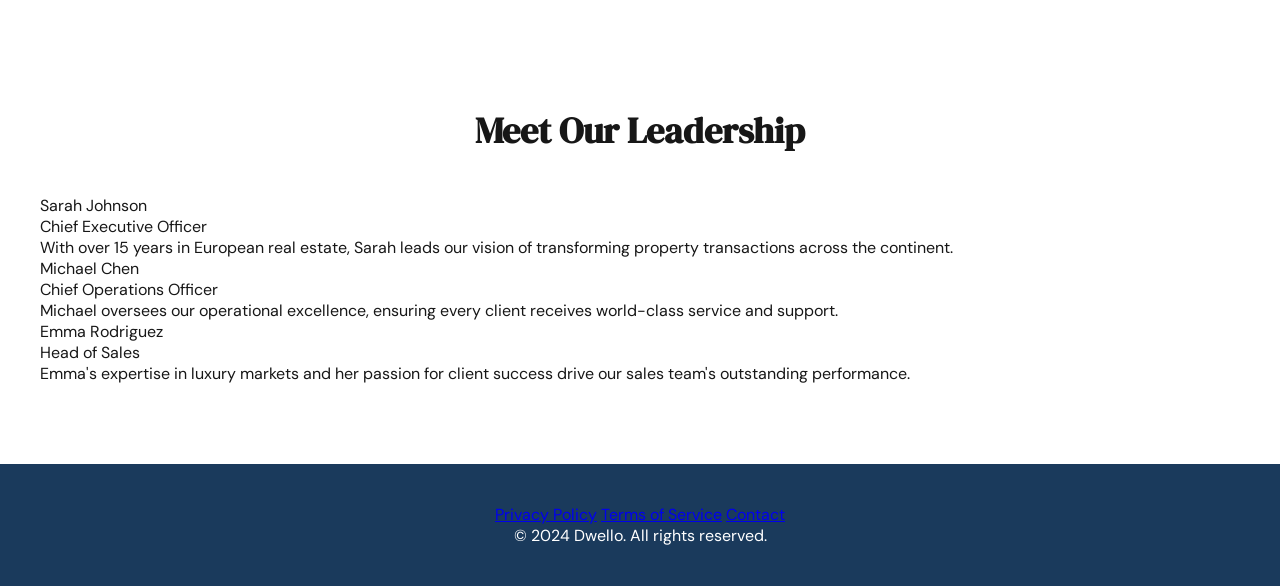
==== commit 62a78813: "revert about page to original state before redesign" ====
--- a/about.html
+++ b/about.html
@@ -9,362 +9,246 @@
     <link rel="preconnect" href="https://fonts.googleapis.com">
     <link href="https://fonts.googleapis.com/css2?family=DM+Serif+Display:ital@0;1&family=DM+Sans:wght@300;400;500;600;700&display=swap" rel="stylesheet">
     <style>
-        *,
-        *::before,
-        *::after {
+        * {
             margin: 0;
             padding: 0;
             box-sizing: border-box;
         }
         
-         :root {
-            --dark: #1a1a1a;
-            --mid: #555;
-            --soft: #888;
-            --pale: #bbb;
-            --line: #efefef;
-            --bg: #f8f7f4;
-            --white: #fff;
-            --gold: #c9a96e;
-            --gold-light: #e8d5b0;
-        }
-        
         body {
             font-family: 'DM Sans', sans-serif;
-            color: var(--dark);
+            color: #171717;
             background: #fff;
         }
-        /* ── HEADER ── */
-        
-        .site-header {
+        
+        .nav-row {
             position: fixed;
             top: 0;
             left: 0;
-            width: 100%;
-            z-index: 9999;
-            transition: all .3s;
-        }
-        
-        .top-part {
+            right: 0;
+            z-index: 1000;
             background: #fff;
-            box-shadow: 0 1px 0 #ececec;
-        }
-        
-        .nav-row {
-            background: #fff;
-            border-top: 1px solid #ececec;
-        }
-        
-        .nav-link {
-            color: #333;
-            font-size: 11px;
-            font-weight: 600;
-            letter-spacing: .8px;
-            text-transform: uppercase;
-            display: block;
-            padding: 13px 15px;
-            transition: color .3s;
-            white-space: nowrap;
-            text-decoration: none;
-        }
-        
-        .nav-link:hover {
-            color: #1a1a1a;
-        }
-        
-        .nav-link.active {
-            color: #1a1a1a;
-            border-bottom: 2px solid #1a1a1a;
-        }
-        
-        .dropdown-menu {
-            position: absolute;
-            top: 100%;
-            left: 0;
-            width: 100%;
-            background: #fff;
-            border-top: 1px solid #ececec;
-            opacity: 0;
-            visibility: hidden;
-            transition: opacity .2s, visibility .2s;
-            z-index: 200;
-        }
-        
-        .dropdown-menu.show {
-            opacity: 1;
-            visibility: visible;
-        }
-        
-        @media(max-width:1023px) {
-            .desktop-nav-wrap {
-                display: none!important;
-            }
-            .mobile-menu-btn {
-                display: flex!important;
-            }
-            .desktop-search {
-                display: none!important;
-            }
-            .desktop-only-icons {
-                display: none!important;
-        }
-        
-        @media(min-width:1024px) {
-            .mobile-menu-btn {
-                display: none!important;
-            }
-        }
-        /* ── HERO ── */
-        
-        .invest-hero {
-            min-height: 100vh;
-            background: var(--dark);
-            position: relative;
-            overflow: hidden;
-            display: flex;
-            flex-direction: column;
-        }
-        
-        .hero-grid-bg {
-            position: absolute;
-            inset: 0;
-            background-image: linear-gradient(rgba(201, 169, 110, .06) 1px, transparent 1px), linear-gradient(90deg, rgba(201, 169, 110, .06) 1px, transparent 1px);
-            background-size: 60px 60px;
-        }
-        
-        .hero-gradient {
-            position: absolute;
-            inset: 0;
-            background: radial-gradient(ellipse 80% 60% at 70% 50%, rgba(201, 169, 110, .12) 0%, transparent 70%);
-        }
-        
-        .hero-content {
-            position: relative;
-            z-index: 2;
-            max-width: 1200px;
-            margin: 0 auto;
-            padding: 0 40px;
-            padding-top: 160px;
-            padding-bottom: 80px;
-            flex: 1;
-            display: flex;
-            flex-direction: column;
-            justify-content: center;
-        }
-        
-        .hero-eyebrow {
-            font-size: 10px;
-            font-weight: 700;
-            letter-spacing: 3px;
-            text-transform: uppercase;
-            color: var(--gold);
-            margin-bottom: 20px;
+            border-bottom: 1px solid #e5e7eb;
+            padding: 16px 40px;
             display: flex;
             align-items: center;
-            gap: 10px;
-        }
-        
-        .hero-eyebrow::before {
-            content: '';
-            width: 32px;
-            height: 1px;
-            background: var(--gold);
-        }
-        
-        .hero-title {
+            justify-content: space-between;
+        }
+        
+        .nav-link {
+            color: #6b7280;
+            text-decoration: none;
+            font-weight: 500;
+            padding: 8px 16px;
+            border-radius: 6px;
+            transition: all 0.2s;
+        }
+        
+        .nav-link:hover {
+            color: #1a3a5c;
+            background: #f3f4f6;
+        }
+        
+        .nav-link.active {
+            color: #1a3a5c;
+            background: #e8eef5;
+        }
+        
+        .hero {
+            padding: 120px 40px 80px;
+            text-align: center;
+            background: linear-gradient(135deg, #1a3a5c 0%, #0f2640 100%);
+            color: white;
+        }
+        
+        .hero h1 {
             font-family: 'DM Serif Display', serif;
-            font-size: clamp(44px, 6vw, 88px);
-            font-weight: 400;
-            color: #fff;
-            line-height: 1.02;
-            letter-spacing: -1.5px;
-            margin-bottom: 28px;
-        }
-        
-        .hero-title em {
-            font-style: italic;
-            color: var(--gold);
-        }
-        
-        .hero-sub {
-            font-size: 16px;
-            color: rgba(255, 255, 255, .45);
-            font-weight: 300;
-            line-height: 1.75;
-            max-width: 520px;
-            margin-bottom: 48px;
-        }
-        
-        .hero-btns {
-            display: flex;
-            gap: 16px;
-            flex-wrap: wrap;
-        }
-        
-        .hero-btn {
-            padding: 16px 32px;
-            border-radius: 2px;
-            font-size: 11px;
-            font-weight: 600;
-            letter-spacing: 1px;
-            text-transform: uppercase;
-            text-decoration: none;
-            transition: all .3s;
-        }
-        
-        .hero-btn-primary {
-            background: var(--gold);
-            color: var(--dark);
-        }
-        
-        .hero-btn-primary:hover {
-            background: var(--gold-light);
-        }
-        
-        .hero-btn-secondary {
-            background: transparent;
-            color: #fff;
-            border: 1px solid rgba(255, 255, 255, .3);
-        }
-        
-        .hero-btn-secondary:hover {
-            background: rgba(255, 255, 255, .1);
-        }
-        
-        @media(max-width:767px) {
-            .hero-content {
-                padding-top: 120px;
-                padding-bottom: 60px;
-            }
-            .hero-btns {
-                flex-direction: column;
-                align-items: flex-start;
-            }
-        }
-        /* ── SECTIONS ── */
+            font-size: 48px;
+            margin-bottom: 16px;
+        }
+        
+        .hero p {
+            font-size: 20px;
+            opacity: 0.9;
+            max-width: 600px;
+            margin: 0 auto;
+        }
         
         .section {
-            padding: 120px 40px;
-        }
-        
-        .section-title {
+            padding: 80px 40px;
+        }
+        
+        .section h2 {
             font-family: 'DM Serif Display', serif;
-            font-size: clamp(36px, 4vw, 56px);
-            font-weight: 400;
-            color: var(--dark);
-            line-height: 1.1;
-            letter-spacing: -1px;
-            margin-bottom: 32px;
+            font-size: 36px;
+            margin-bottom: 40px;
             text-align: center;
         }
         
-        .section-sub {
-            font-size: 18px;
-            color: var(--mid);
-            line-height: 1.6;
-            max-width: 640px;
-            margin: 0 auto 64px;
-            text-align: center;
-        }
-        
-        .stats-grid {
+        .stats {
             display: grid;
             grid-template-columns: repeat(auto-fit, minmax(200px, 1fr));
-            gap: 48px;
-            margin-bottom: 80px;
-        }
-        
-        .stat-item {
+            gap: 40px;
+            margin-bottom: 60px;
+        }
+        
+        .stat {
             text-align: center;
         }
         
-        .stat-num {
-            font-family: 'DM Serif Display', serif;
+        .stat-number {
             font-size: 48px;
-            font-weight: 400;
-            color: var(--dark);
-            margin-bottom: 8px;
+            font-weight: 700;
+            color: #1a3a5c;
         }
         
         .stat-label {
-            font-size: 14px;
-            font-weight: 600;
-            letter-spacing: 1px;
-            text-transform: uppercase;
-            color: var(--soft);
-        }
-        
-        .team-grid {
+            font-size: 18px;
+            color: #6b7280;
+            margin-top: 8px;
+        }
+        
+        .team {
             display: grid;
             grid-template-columns: repeat(auto-fit, minmax(300px, 1fr));
-            gap: 48px;
-        }
-        
-        .team-card {
-            background: var(--bg);
-            padding: 48px 32px;
+            gap: 40px;
+        }
+        
+        .team-member {
+            background: #f9fafb;
+            padding: 40px;
+            border-radius: 12px;
             text-align: center;
-            border-radius: 4px;
-        }
-        
-        .team-name {
-            font-family: 'DM Serif Display', serif;
+        }
+        
+        .team-member img {
+            width: 120px;
+            height: 120px;
+            border-radius: 50%;
+            margin-bottom: 20px;
+        }
+        
+        .team-member h3 {
             font-size: 24px;
-            font-weight: 400;
-            color: var(--dark);
             margin-bottom: 8px;
         }
         
-        .team-role {
-            font-size: 14px;
-            font-weight: 600;
-            letter-spacing: 1px;
-            text-transform: uppercase;
-            color: var(--soft);
-            margin-bottom: 24px;
-        }
-        
-        .team-bio {
-            font-size: 16px;
-            color: var(--mid);
-            line-height: 1.6;
+        .team-member p {
+            color: #6b7280;
         }
         
         .site-footer {
-            background: var(--dark);
-            color: #fff;
-            padding: 80px 40px 40px;
+            background: #1a3a5c;
+            color: white;
+            padding: 40px;
             text-align: center;
-        }
-        
-        .footer-links {
-            display: flex;
-            justify-content: center;
-            gap: 32px;
-            margin-bottom: 32px;
-        }
-        
-        .footer-link {
-            color: rgba(255, 255, 255, .6);
-            text-decoration: none;
-            font-size: 14px;
-            transition: color .3s;
-        }
-        
-        .footer-link:hover {
-            color: #fff;
-        }
-        
-        .footer-copy {
-            font-size: 12px;
-            color: rgba(255, 255, 255, .4);
         }
     </style>
 </head>
 
 <body>
-
-<header class="site-header" id="siteHeader">
+    <!-- Navigation -->
+    <div class="nav-row">
+        <a href="index.html" class="text-2xl font-serif text-navy">Dwell<span class="text-gold">o</span></a>
+        <nav class="flex items-center">
+            <a href="buy.html" class="nav-link">Buy</a>
+            <a href="rent.html" class="nav-link">Rent</a>
+            <a href="sell.html" class="nav-link">Sell</a>
+            <a href="listings.php" class="nav-link">Listings</a>
+            <a href="map-search.html" class="nav-link">Map Search</a>
+            <a href="agents.php" class="nav-link">Agents</a>
+            <a href="about.html" class="nav-link active">About</a>
+            <a href="blog.html" class="nav-link">Blog</a>
+            <a href="contact.html" class="nav-link">Contact</a>
+        </nav>
+    </div>
+
+    <!-- Hero -->
+    <section class="hero">
+        <h1>About Dwello</h1>
+        <p>Europe's premier property partner, connecting you with exceptional real estate opportunities across the continent.</p>
+    </section>
+
+    <!-- Our Story -->
+    <section class="section">
+        <div class="max-w-4xl mx-auto">
+            <h2>Our Story</h2>
+            <p class="text-lg leading-relaxed mb-8">Founded in 2020, Dwello emerged from a simple mission: to make property transactions in Europe as seamless and transparent as possible. Our team of experienced professionals brings together deep market knowledge, cutting-edge technology, and
+                a client-first approach to deliver exceptional results.</p>
+            <p class="text-lg leading-relaxed">With offices across major European cities and a network of trusted partners, we provide comprehensive real estate services including buying, selling, renting, investment opportunities, and property valuation.</p>
+        </div>
+    </section>
+
+    <!-- Stats -->
+    <section class="section" style="background: #f9fafb;">
+        <div class="max-w-6xl mx-auto">
+            <h2>By the Numbers</h2>
+            <div class="stats">
+                <div class="stat">
+                    <div class="stat-number">500+</div>
+                    <div class="stat-label">Properties Sold</div>
+                </div>
+                <div class="stat">
+                    <div class="stat-number">50+</div>
+                    <div class="stat-label">Expert Agents</div>
+                </div>
+                <div class="stat">
+                    <div class="stat-number">15</div>
+                    <div class="stat-label">European Cities</div>
+                </div>
+                <div class="stat">
+                    <div class="stat-number">98%</div>
+                    <div class="stat-label">Client Satisfaction</div>
+                </div>
+            </div>
+        </div>
+    </section>
+
+    <!-- Team -->
+    <section class="section">
+        <div class="max-w-6xl mx-auto">
+            <h2>Meet Our Leadership</h2>
+            <div class="team">
+                <div class="team-member">
+                    <img src="https://images.unsplash.com/photo-1507003211169-0a1dd7228f2d?w=120&h=120&fit=crop&crop=face" alt="CEO">
+                    <h3>Sarah Johnson</h3>
+                    <p>Chief Executive Officer</p>
+                    <p class="mt-4">With over 15 years in European real estate, Sarah leads our vision of transforming property transactions across the continent.</p>
+                </div>
+                <div class="team-member">
+                    <img src="https://images.unsplash.com/photo-1472099645785-5658abf4ff4e?w=120&h=120&fit=crop&crop=face" alt="COO">
+                    <h3>Michael Chen</h3>
+                    <p>Chief Operations Officer</p>
+                    <p class="mt-4">Michael oversees our operational excellence, ensuring every client receives world-class service and support.</p>
+                </div>
+                <div class="team-member">
+                    <img src="https://images.unsplash.com/photo-1494790108755-2616b612b786?w=120&h=120&fit=crop&crop=face" alt="Head of Sales">
+                    <h3>Emma Rodriguez</h3>
+                    <p>Head of Sales</p>
+                    <p class="mt-4">Emma's expertise in luxury markets and her passion for client success drive our sales team's outstanding performance.</p>
+                </div>
+            </div>
+        </div>
+    </section>
+
+    <!-- Footer -->
+    <footer class="site-footer">
+        <div class="max-w-6xl mx-auto">
+            <p>&copy; 2024 Dwello. All rights reserved.</p>
+            <div class="mt-4">
+                <a href="#" class="text-white/70 hover:text-white mx-4">Privacy Policy</a>
+                <a href="#" class="text-white/70 hover:text-white mx-4">Terms of Service</a>
+                <a href="contact.html" class="text-white/70 hover:text-white mx-4">Contact</a>
+            </div>
+        </div>
+    </footer>
+</body>
+
+</html>
+
+<body>
+
+    <header class="site-header" id="siteHeader">
         <div class="top-part w-full">
             <div class="max-w-screen-xl mx-auto px-5 py-3 flex items-center justify-between relative">
                 <div class="flex items-center gap-3 flex-1">
@@ -483,7 +367,8 @@
         <div class="hero-content">
             <div class="hero-eyebrow">About Dwello</div>
             <h1 class="hero-title">Europe's Premier <em>Property Partner</em></h1>
-            <p class="hero-sub">Founded in 2020, Dwello emerged from a simple mission: to make property transactions in Europe as seamless and transparent as possible. Our team of experienced professionals brings together deep market knowledge, cutting-edge technology, and a client-first approach to deliver exceptional results.</p>
+            <p class="hero-sub">Founded in 2020, Dwello emerged from a simple mission: to make property transactions in Europe as seamless and transparent as possible. Our team of experienced professionals brings together deep market knowledge, cutting-edge technology, and
+                a client-first approach to deliver exceptional results.</p>
             <div class="hero-btns">
                 <a href="contact.html" class="hero-btn hero-btn-primary">Book a Call</a>
                 <a href="#story" class="hero-btn hero-btn-secondary">Our Story</a>
@@ -494,7 +379,8 @@
     <!-- OUR STORY -->
     <section class="section" id="story">
         <h2 class="section-title">Our Story</h2>
-        <p class="section-sub">Founded in 2020, Dwello emerged from a simple mission: to make property transactions in Europe as seamless and transparent as possible. Our team of experienced professionals brings together deep market knowledge, cutting-edge technology, and a client-first approach to deliver exceptional results.</p>
+        <p class="section-sub">Founded in 2020, Dwello emerged from a simple mission: to make property transactions in Europe as seamless and transparent as possible. Our team of experienced professionals brings together deep market knowledge, cutting-edge technology, and a
+            client-first approach to deliver exceptional results.</p>
         <p class="section-sub">With offices across major European cities and a network of trusted partners, we provide comprehensive real estate services including buying, selling, renting, investment opportunities, and property valuation.</p>
     </section>
 
@@ -551,50 +437,50 @@
             <a href="contact.html" class="footer-link">Contact</a>
         </div>
         <div class="footer-copy">&copy; 2024 Dwello. All rights reserved.</div>
-    <script>
-        // ── DROPDOWNS ──
-        var dropTimer;
-
-        function showDrop(n) {
-            clearTimeout(dropTimer);
-            document.getElementById('siteHeader').classList.add('hovered');
-            ['buy', 'rent', 'sell', 'invest'].forEach(function(x) {
-                var el = document.getElementById('drop-' + x);
-                if (el) el.classList.remove('show');
-            });
-            var el = document.getElementById('drop-' + n);
-            if (el) {
-                el.classList.add('show');
-                document.getElementById('dropBackdrop').style.display = 'block';
-            }
-        }
-
-        function closeDrop() {
-            dropTimer = setTimeout(function() {
+        <script>
+            // ── DROPDOWNS ──
+            var dropTimer;
+
+            function showDrop(n) {
+                clearTimeout(dropTimer);
+                document.getElementById('siteHeader').classList.add('hovered');
                 ['buy', 'rent', 'sell', 'invest'].forEach(function(x) {
                     var el = document.getElementById('drop-' + x);
                     if (el) el.classList.remove('show');
                 });
-                if (!document.getElementById('siteHeader').classList.contains('scrolled')) document.getElementById('siteHeader').classList.remove('hovered');
-                document.getElementById('dropBackdrop').style.display = 'none';
-            }, 120);
-        }
-
-        function scheduleDrop() {
-            closeDrop();
-        }
-
-        function cancelDrop() {
-            clearTimeout(dropTimer);
-        }
-
-        // ── MOBILE MENU ──
-        function toggleMobileMenu() {
-            var m = document.getElementById('mobileMenu');
-            m.classList.toggle('open');
-            document.body.style.overflow = m.classList.contains('open') ? 'hidden' : '';
-        }
-    </script>
+                var el = document.getElementById('drop-' + n);
+                if (el) {
+                    el.classList.add('show');
+                    document.getElementById('dropBackdrop').style.display = 'block';
+                }
+            }
+
+            function closeDrop() {
+                dropTimer = setTimeout(function() {
+                    ['buy', 'rent', 'sell', 'invest'].forEach(function(x) {
+                        var el = document.getElementById('drop-' + x);
+                        if (el) el.classList.remove('show');
+                    });
+                    if (!document.getElementById('siteHeader').classList.contains('scrolled')) document.getElementById('siteHeader').classList.remove('hovered');
+                    document.getElementById('dropBackdrop').style.display = 'none';
+                }, 120);
+            }
+
+            function scheduleDrop() {
+                closeDrop();
+            }
+
+            function cancelDrop() {
+                clearTimeout(dropTimer);
+            }
+
+            // ── MOBILE MENU ──
+            function toggleMobileMenu() {
+                var m = document.getElementById('mobileMenu');
+                m.classList.toggle('open');
+                document.body.style.overflow = m.classList.contains('open') ? 'hidden' : '';
+            }
+        </script>
 </body>
 
 </html>
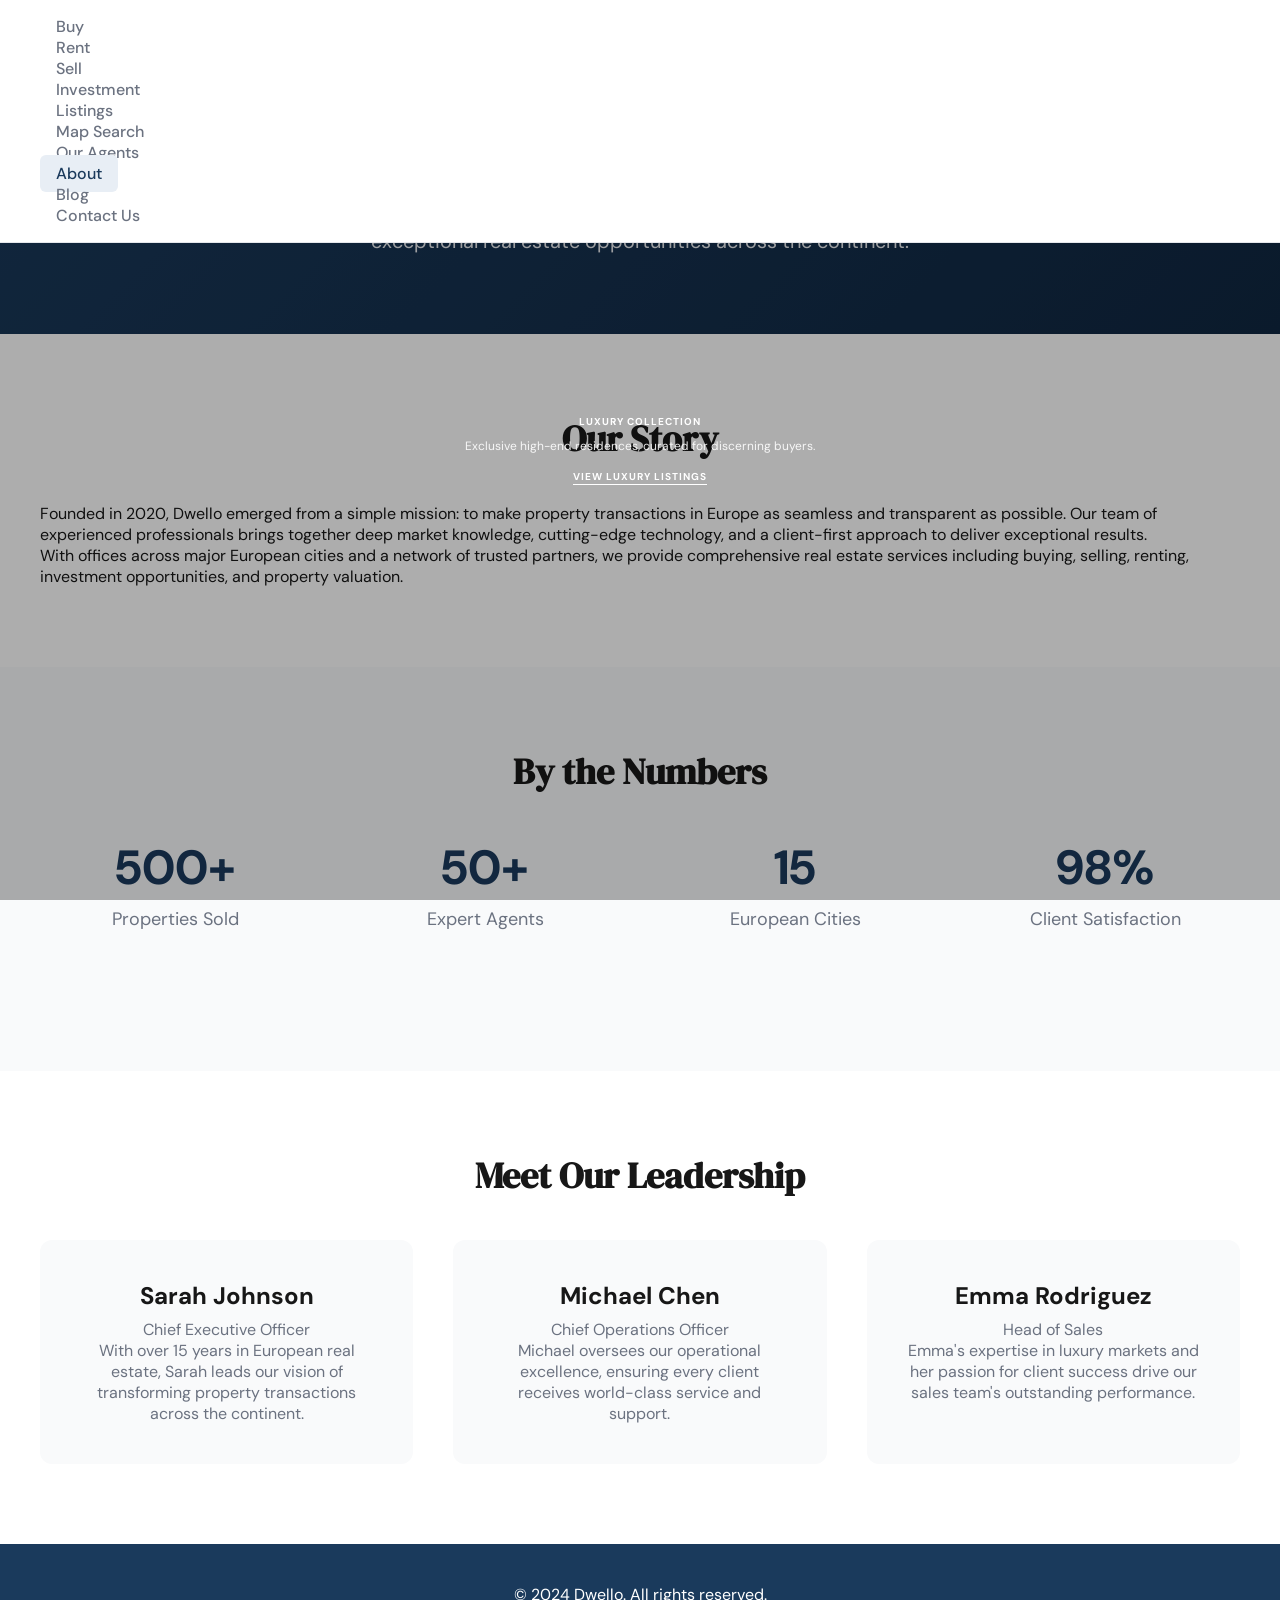
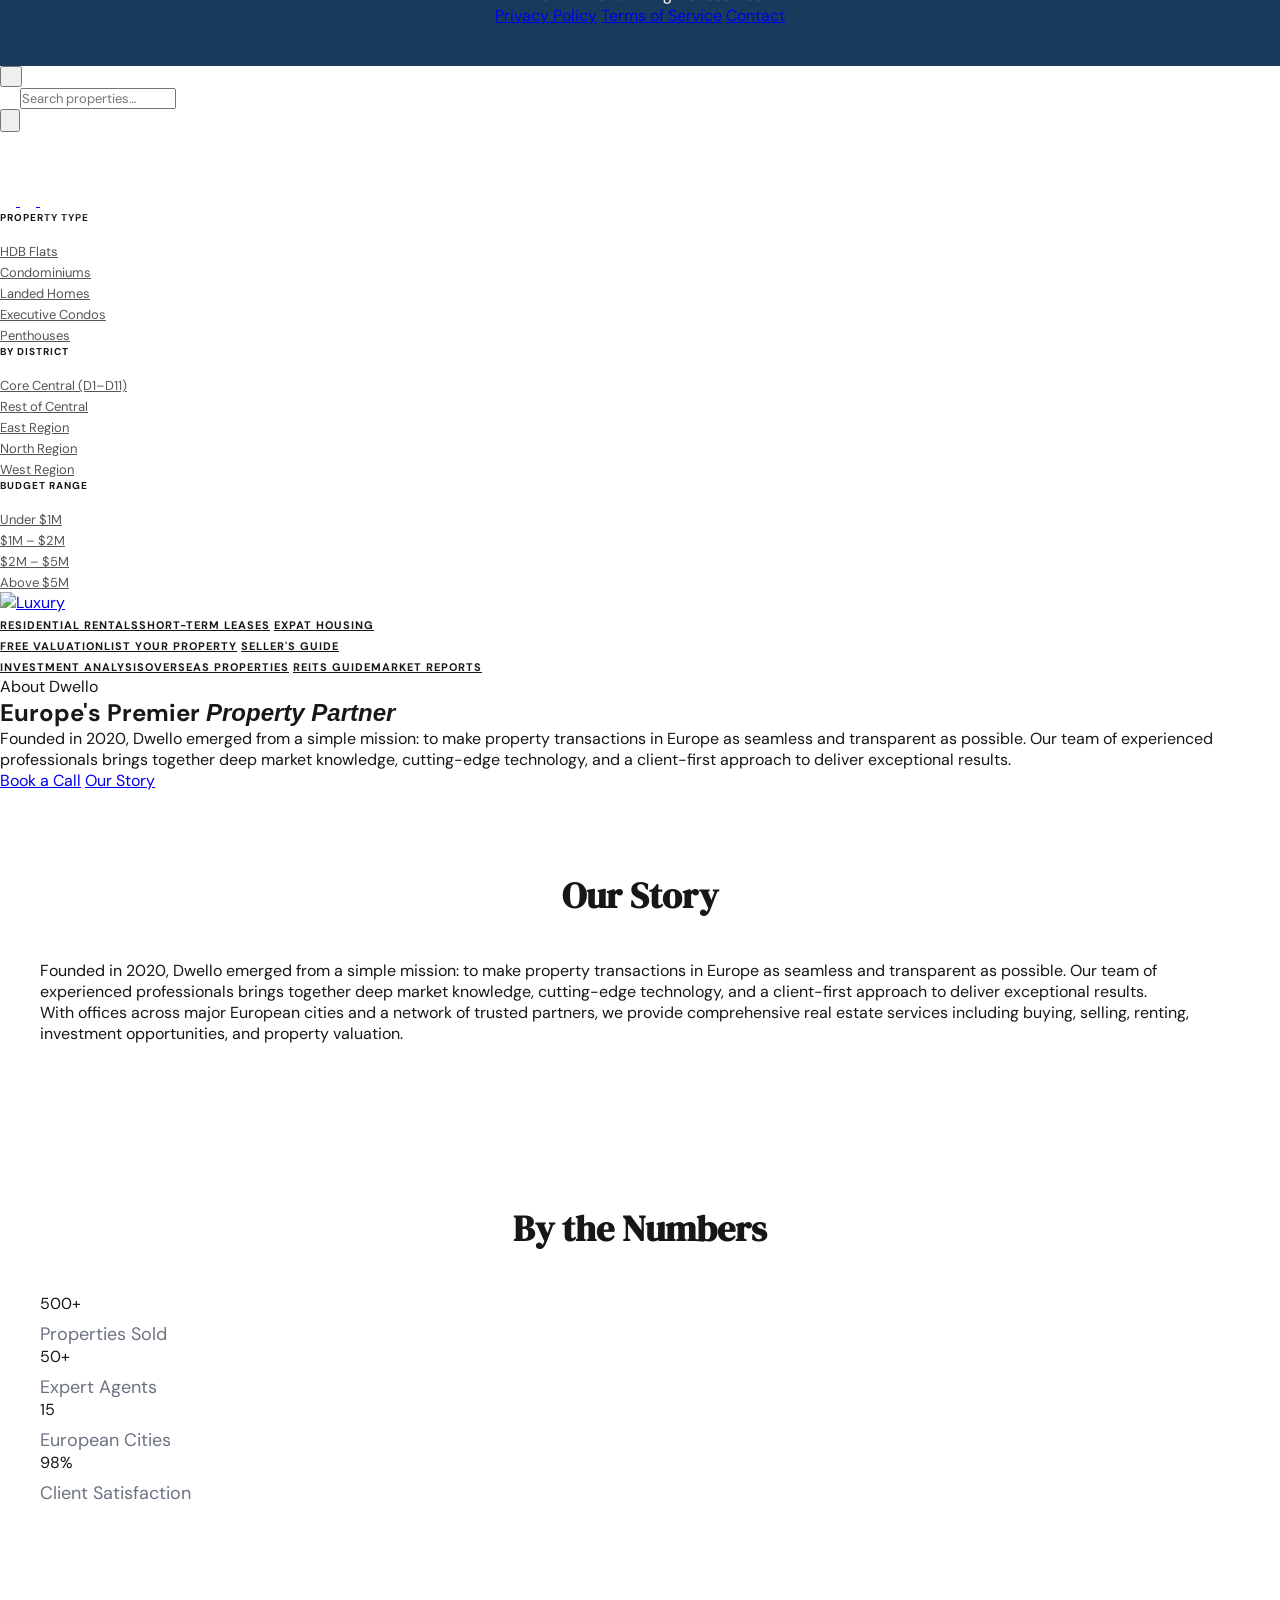
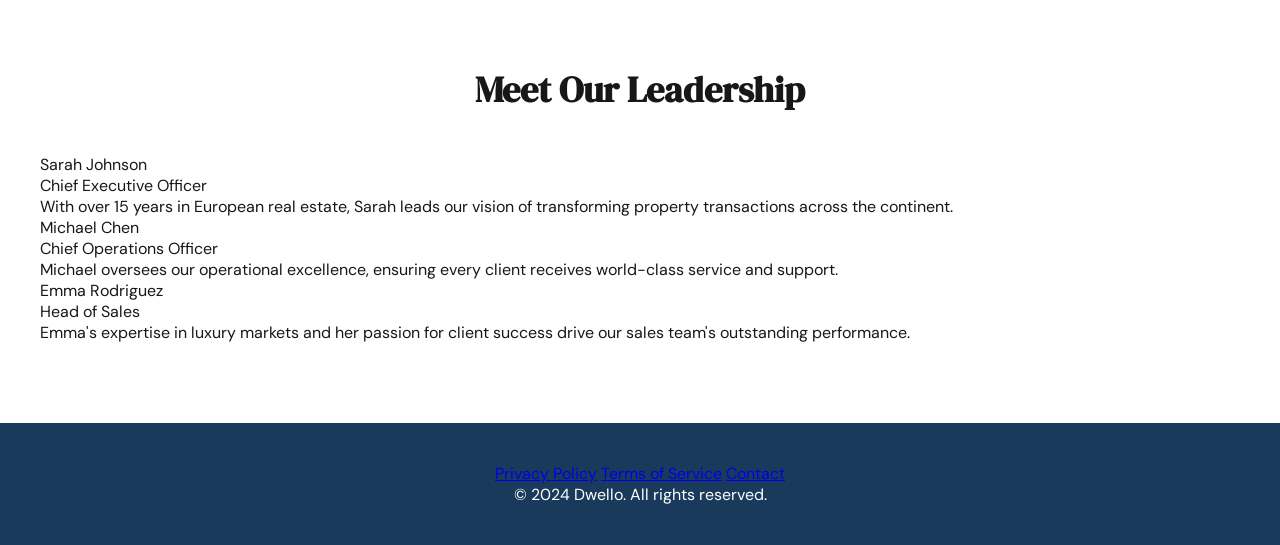
==== commit 74174cf6: "remove images from Meet Our Leadership section" ====
--- a/about.html
+++ b/about.html
@@ -119,13 +119,6 @@
             padding: 40px;
             border-radius: 12px;
             text-align: center;
-        }
-        
-        .team-member img {
-            width: 120px;
-            height: 120px;
-            border-radius: 50%;
-            margin-bottom: 20px;
         }
         
         .team-member h3 {
@@ -210,19 +203,16 @@
             <h2>Meet Our Leadership</h2>
             <div class="team">
                 <div class="team-member">
-                    <img src="https://images.unsplash.com/photo-1507003211169-0a1dd7228f2d?w=120&h=120&fit=crop&crop=face" alt="CEO">
                     <h3>Sarah Johnson</h3>
                     <p>Chief Executive Officer</p>
                     <p class="mt-4">With over 15 years in European real estate, Sarah leads our vision of transforming property transactions across the continent.</p>
                 </div>
                 <div class="team-member">
-                    <img src="https://images.unsplash.com/photo-1472099645785-5658abf4ff4e?w=120&h=120&fit=crop&crop=face" alt="COO">
                     <h3>Michael Chen</h3>
                     <p>Chief Operations Officer</p>
                     <p class="mt-4">Michael oversees our operational excellence, ensuring every client receives world-class service and support.</p>
                 </div>
                 <div class="team-member">
-                    <img src="https://images.unsplash.com/photo-1494790108755-2616b612b786?w=120&h=120&fit=crop&crop=face" alt="Head of Sales">
                     <h3>Emma Rodriguez</h3>
                     <p>Head of Sales</p>
                     <p class="mt-4">Emma's expertise in luxury markets and her passion for client success drive our sales team's outstanding performance.</p>
